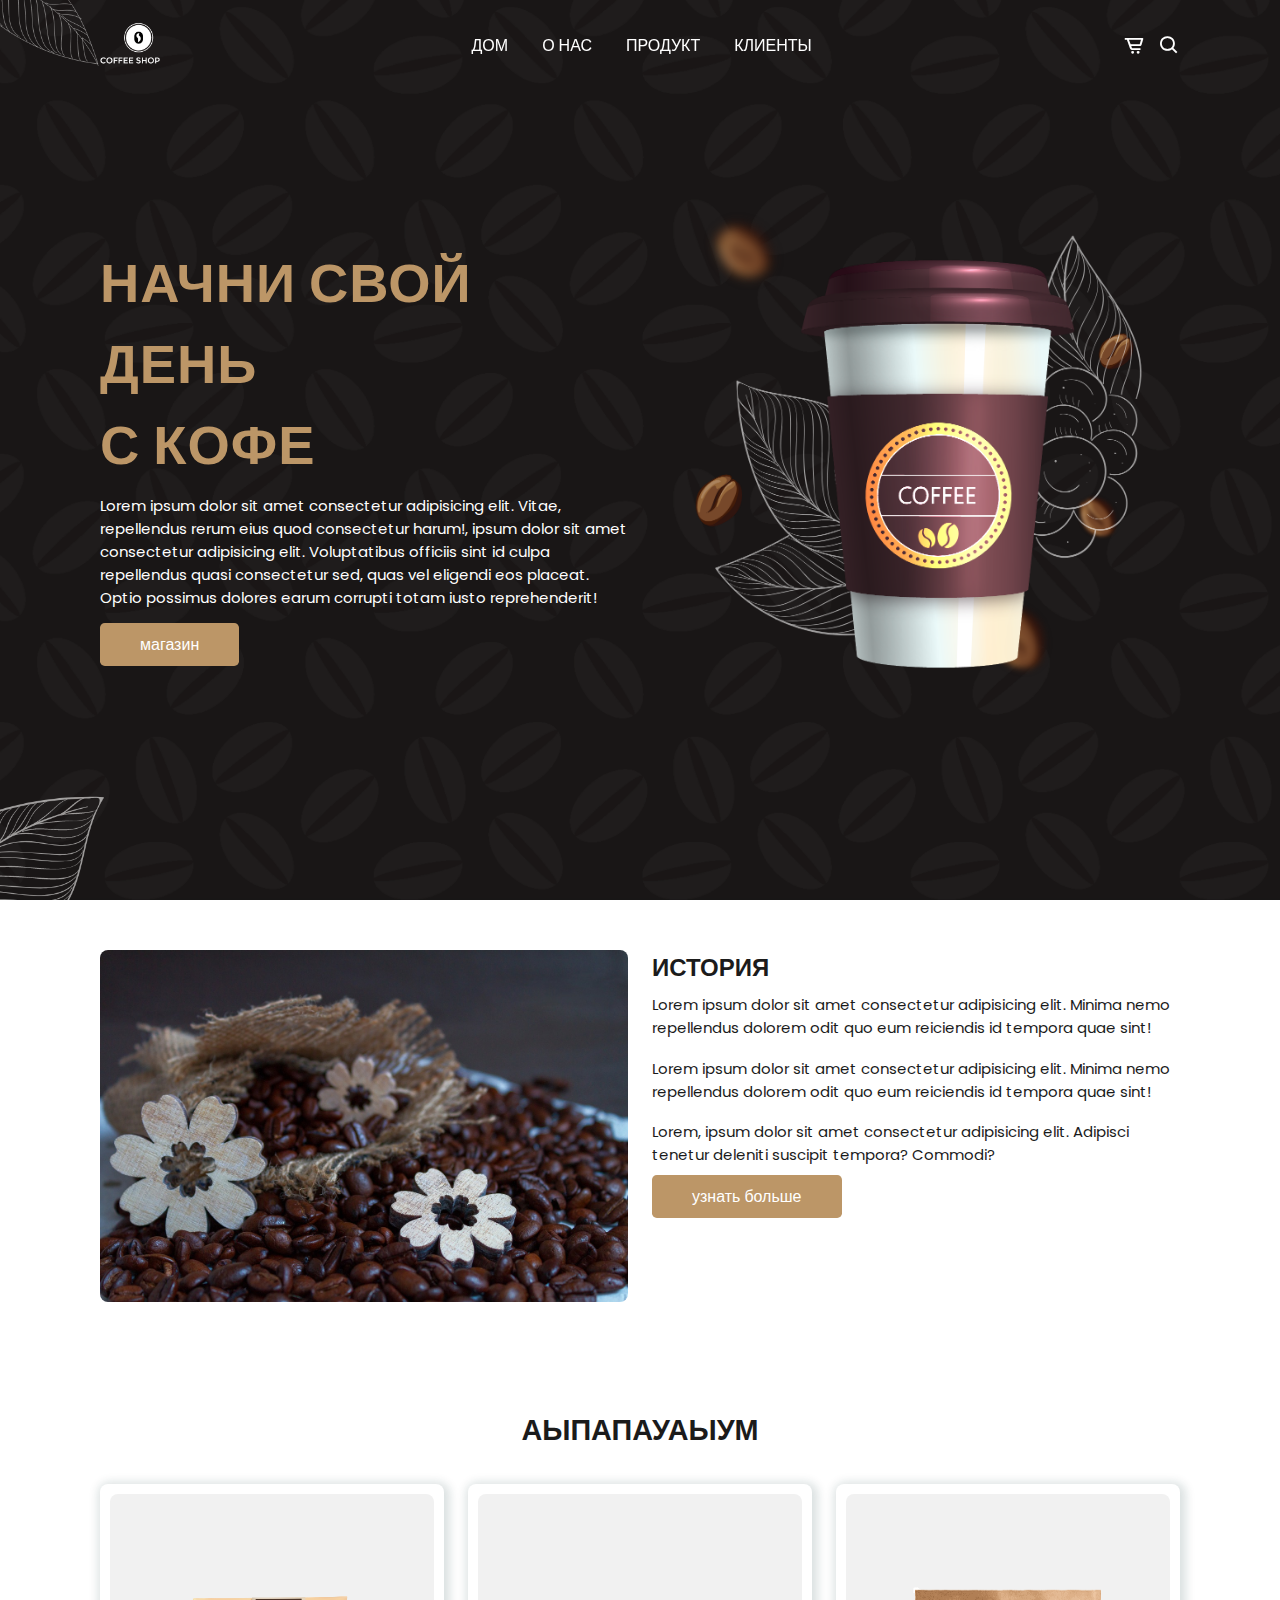
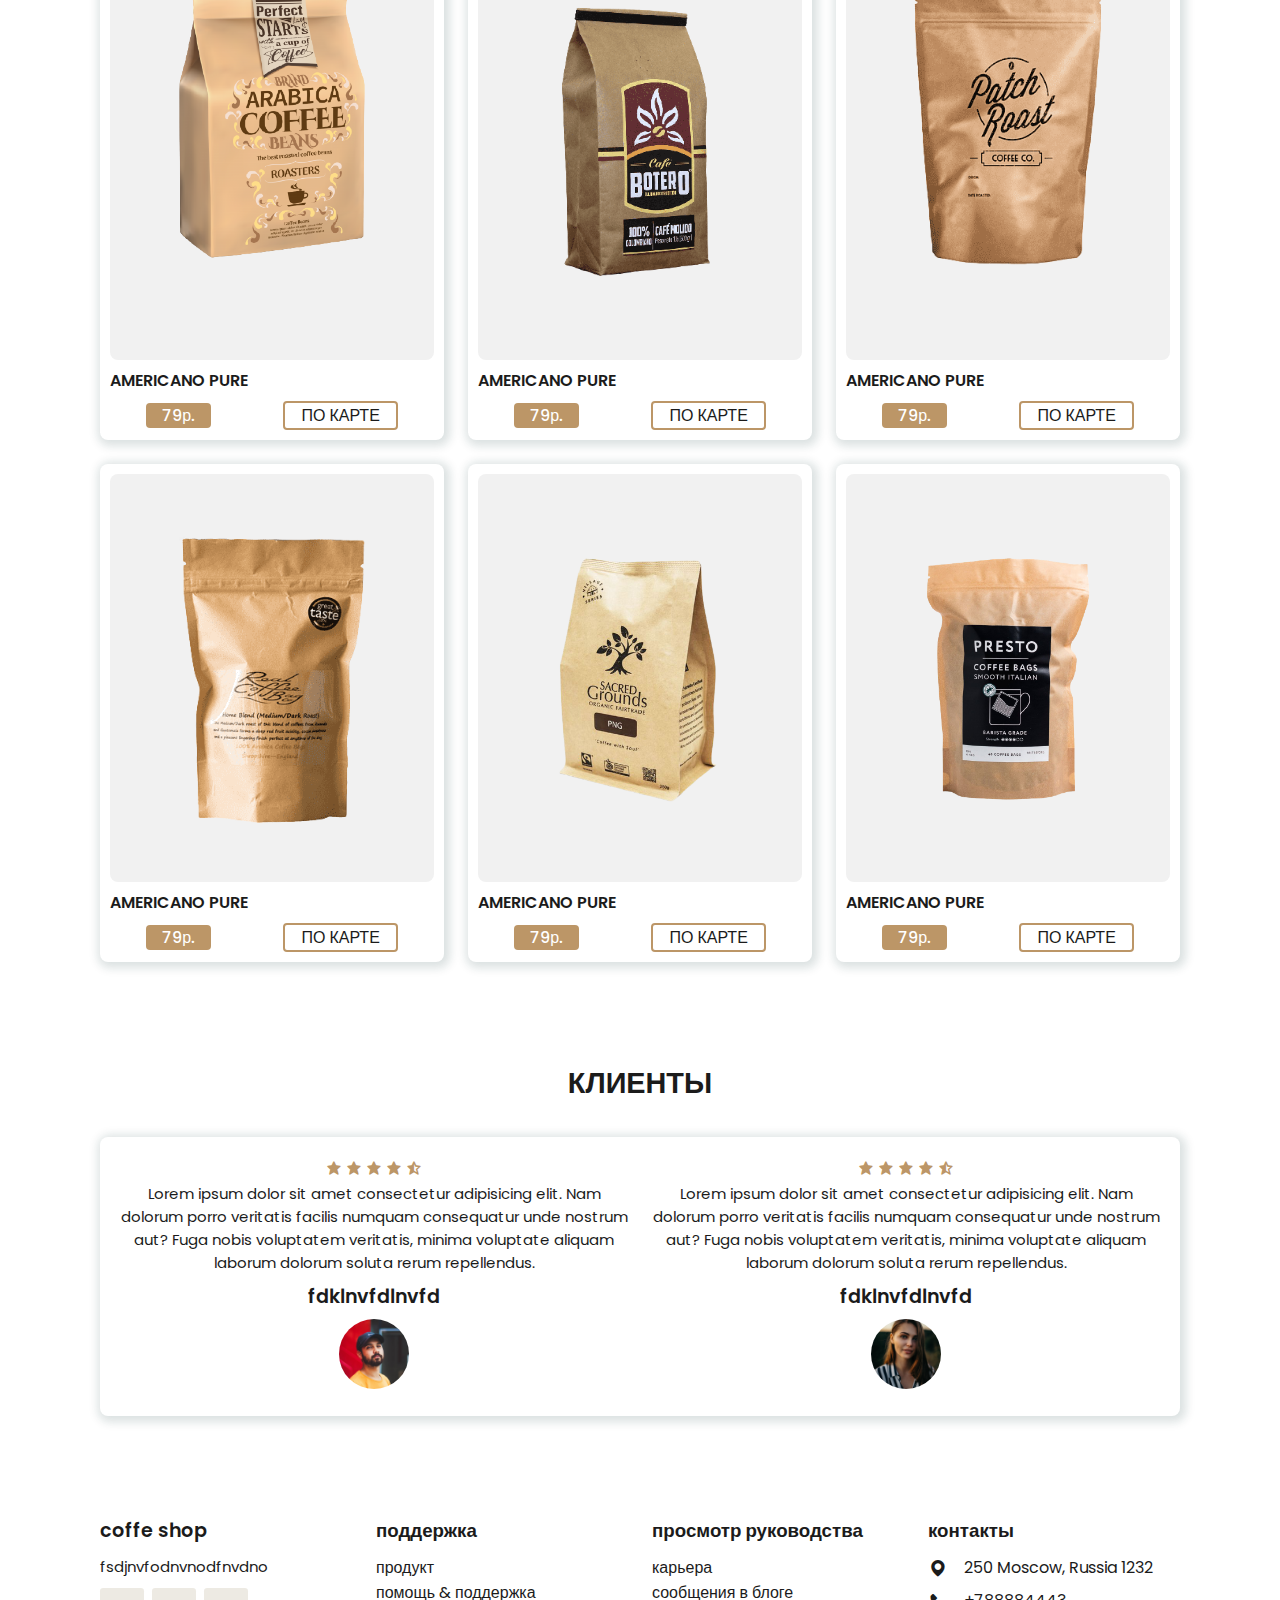
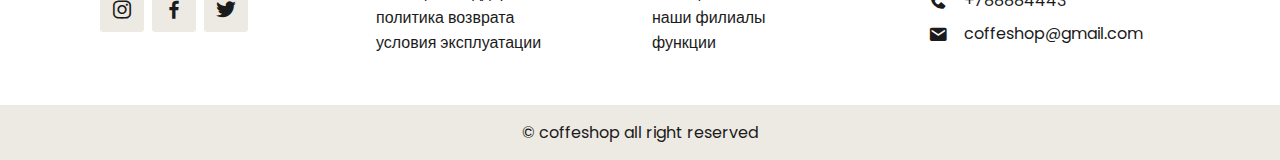
==== index.html @ a42a5b52 "Add files via upload" ====
<!DOCTYPE html>
<html lang="ru">
   <head>
      <meta charset="UTF-8">
      <meta http-equiv="X-UA-Compatible" content="IE=edge">
      <meta name="viewport" content="width=divice-width, initial-scale=scale=1.0">
      <title>coffe website</title>
      <!--Linr TO CSS-->
      <link rel="stylesheet" href="style.css"> 
      <!--Box Icons-->
      <link rel="stylesheet"
      href="https://unpkg.com/boxicons@latest/css/boxicons.min.css">
    </head>
   <body>
        <header>
         <a href="#" class="logo">
            <img src="img/logo.png" alt="">
         </a>
         <i class='bx bx-menu' id="menu-icon"></i>

         <ul class="navbar">
             <li><a href="#home">Дом</a></li>
             <li><a href="#about">о нас </a></li>  
             <li><a href="#products">продукт</a></li>  
             <li><a href="#customers">клиенты</a></li>  
         </ul>

         <div class="header-icon">
            <i class='bx bx-cart-alt' ></i>
            <i class='bx bx-search' id="search-icon" ></i>
         </div>
         <div class="search-box">
            <input type="search" name="" id="" placeholder="поиск">
         </div>
        </header>
        
        <section class="home" id="home">
         <div class="home-text">
            <h1>Начни свой день <br> с кофе </h1>
            <p>Lorem ipsum dolor sit amet consectetur adipisicing elit. Vitae, repellendus rerum eius quod consectetur harum!, ipsum dolor sit amet consectetur adipisicing elit. Voluptatibus officiis sint id culpa repellendus quasi consectetur sed, quas vel eligendi eos placeat. Optio possimus dolores earum corrupti totam iusto reprehenderit!</p>
            <a href="#" class="bth"> магазин  </a>
         </div>
         <div class="home-img">
            <img src="img/main.png" alt="">
         </div>
        </section>

        <section class="about" id="about">
         <div class="about-img">
            <img src="img/about.jpg" alt="">
            </div>
            <div class="about-text">
               <h2>история</h2>
              <p>Lorem ipsum dolor sit amet consectetur adipisicing elit. Minima nemo repellendus dolorem odit quo eum reiciendis id tempora quae sint!</p>
              <p>Lorem ipsum dolor sit amet consectetur adipisicing elit. Minima nemo repellendus dolorem odit quo eum reiciendis id tempora quae sint!</p>
              <p>Lorem, ipsum dolor sit amet consectetur adipisicing elit. Adipisci tenetur deleniti suscipit tempora? Commodi?</p>
              <a href="#" class="bth"> узнать больше </a>
            </div>
            
        </section>
        <section class="products" id="products">
         <div class="heading">
            <h2>аыпапауаыум</h2>
         </div>
         <div class="products-container">
            <div class="box">
               <img src="img/p1.png" alt="">
               <h3>Americano Pure</h3>
               <div class="content">
                  <span>79р.</span>
                  <a href="#">по карте</a>
               </div>
            </div> 
            <div class="box">
               <img src="img/p2.png" alt="">
               <h3>Americano Pure</h3>
               <div class="content">
                  <span>79р.</span>
                  <a href="#">по карте</a>
               </div>
            </div>
            <div class="box">
               <img src="img/p3.png" alt="">
               <h3>Americano Pure</h3>
               <div class="content">
                  <span>79р.</span>
                  <a href="#">по карте</a>
               </div>
            </div>
             <div class="box">
               <img src="img/p4.png" alt="">
               <h3>Americano Pure</h3>
               <div class="content">
                  <span>79р.</span>
                  <a href="#">по карте</a>
               </div>
            </div> 
            <div class="box">
               <img src="img/p5.png" alt="">
               <h3>Americano Pure</h3>
               <div class="content">
                  <span>79р.</span>
                  <a href="#">по карте</a>
               </div>
            </div> 
            <div class="box">
               <img src="img/p6.png" alt="">
               <h3>Americano Pure</h3>
               <div class="content">
                  <span>79р.</span>
                  <a href="#">по карте</a>
               </div>
            </div>
         </div>
        </section>

        <section class="customers" id="customers">
         <div class="heading">
            <h2> клиенты </h2>
         </div>
          
      <div class="customers-container">
         <div class="box">
            <div class="stars">
               <i class='bx bxs-star'></i>
               <i class='bx bxs-star'></i>
               <i class='bx bxs-star'></i>
               <i class='bx bxs-star'></i>
               <i class='bx bxs-star-half'></i>
            </div>
            <p>Lorem ipsum dolor sit amet consectetur adipisicing elit. Nam dolorum porro veritatis facilis numquam consequatur unde nostrum aut? Fuga nobis voluptatem veritatis, minima voluptate aliquam laborum dolorum soluta rerum repellendus.</p>
            <h2>fdklnvfdlnvfd</h2>
            <img src="img/rev2.jpg" alt="">
         </div>
         <div class="box">
            <div class="stars">
               <i class='bx bxs-star'></i>
               <i class='bx bxs-star'></i>
               <i class='bx bxs-star'></i>
               <i class='bx bxs-star'></i>
               <i class='bx bxs-star-half'></i>
            </div>
            <p>Lorem ipsum dolor sit amet consectetur adipisicing elit. Nam dolorum porro veritatis facilis numquam consequatur unde nostrum aut? Fuga nobis voluptatem veritatis, minima voluptate aliquam laborum dolorum soluta rerum repellendus.</p>
            <h2>fdklnvfdlnvfd</h2>
            <img src="img/rev3.jpg" alt="">
      </div>
        </section>
        <section class="footer">
         <div class="footer-box">
            <h2>coffe shop</h2>
            <p>fsdjnvfodnvnodfnvdno</p>
            <div class="social">
               <a href="#"><i class='bx bxl-instagram' ></i></a>
               <a href="#"><i class='bx bxl-facebook' ></i></a>
               <a href="#"><i class='bx bxl-twitter' ></i></a>
            </div>
         </div>
            <div class="footer-box">
               <h3>поддержка</h3>
               <li><a href="#">продукт</a></li>
               <li><a href="#">помощь & поддержка</a></li>
               <li><a href="#">политика возврата</a></li>
               <li><a href="#">условия эксплуатации</a></li>
         </div>
         <div class="footer-box">
            <h3>просмотр руководства</h3>
            <li><a href="#">карьера</a></li>
            <li><a href="#">сообщения в блоге</a></li>
            <li><a href="#">наши филиалы</a></li>
            <li><a href="#">функции</a></li>
         </div>
         <div class="footer-box">
            <h3>контакты</h3>
            <div class="contact">
               <span><i class='bx bxs-map' ></i>250 Moscow, Russia 1232</span>
               <span><i class='bx bxs-phone' ></i>+788884443</span>
               <span><i class='bx bxs-envelope' ></i>coffeshop@gmail.com</span>
            </div>
         </div>
        </section>

        <div class="copyright">
         <p>&#169; coffeshop all right reserved</p>
        </div>
 
      <script src="main.js"></script>
   </body>
</html>
---- style.css ----
/* Google Fonts */
@import url('https://fonts.googleapis.com/css2?family=Poppins:wght@200;300;400;500;600;700&display=swap');
*{
   font-family: 'Poppins', sans-serif;
   margin: 0;
   padding: 0;
   box-sizing: border-box;
   scroll-padding-top: 4rem;
   scroll-behavior: smooth;
   list-style: none;
   text-decoration: none;
}

:root{
   --main-color:#bc9667;
   --second-color:#edeae3;
   --text-color:#1b1b1b;
   --bg-color:#fff;

   --box-shadow:2px 2px 10px 4px rgb(14 55 54 / 15%);
}
section {
   padding: 50px 100px;
}
img{
   width: 100%;
}
body{
color:var(--text-color)
}
header{
   position: fixed;
   width: 100%;
   top: 0%;
   right: 0;
   z-index: 1000;
   display: flex;
   justify-content: space-between;
   align-items: center;
   padding: 18px 100px;
   transition: 0.5s linear;
}
header.shadow{
   background: var(--text-color);
   box-shadow: var(--box-shadow);
}
.logo img{
   width: 60px;
}
.navbar{
   display: flex;
}
.navbar a{
   padding: 8px 17px;
   color: var(--bg-color);
   font-size: 1rem;
   text-transform: uppercase;
   font-weight: 500;
}
.navbar a:hover{
  background: var(--main-color);
  border-radius: 0.2rem;
  transition: 0.2s all linear;
}
.header-icon {
   font-size: 22px;
   cursor: pointer;
   z-index: 10000;
   display: flex;
   column-gap: 0.8rem;
}
.header-icon .bx {
   color: var(--bg-color)
}
.header-icon .bx:hover{
   color: var(--main-color);
}
#menu-icon{
   color:var(--bg-color);
   font-size: 24px;
   z-index: 100001;
   cursor: pointer;
   display: none;
}
.search-box{
   position: absolute;
   top: -100%;
   left: 50%;
   transform: translate(-50%);
   background: var(--bg-color);
   width: 100%;
}
.search-box.active{
   top: 110%;
   box-shadow: var(--box-shadow);
   transition: 0.5s all linear;
}
.search-box input{
   padding: 20px;
   border: none;
   outline: none;
   width: 100%;
   font-size: 1rem;
   color: var(--main-color);
}
.search-box input::placeholder{
   font-size: 1rem;
   font-weight: 500;
}
.home {
   width: 100%;
   min-height: 100vh;
   background: url(img/bg.png);
   background-repeat: no-repeat;
   background-size: cover;
   background-position: center;
   display: grid;
   grid-template-columns: repeat(auto-fit, minmax(17rem, auto));
   align-items: center;
   gap: 1.5rem;
}
.home-text h1{
   font-size: 3.4rem;
   color: var(--main-color);
   text-transform: uppercase;
   letter-spacing: 1px;
}
.home-text p{
  font-size: 0.938rem;
  color: var(--bg-color);
  margin: 0.5rem 0 1.4rem;
}
.bth {
   padding: 10px 40px;
   border-radius: 0.3rem;
   background: var(--main-color);
   color: var(--bg-color);
   font-weight: 500;
}
.bth:hover {
   background: #bc96;
}
.about{
   display: grid;
   grid-template-columns: repeat(auto-fit, minmax(17rem, auto));
   gap: 1.5rem;
}
.about-img img{
   border-radius: 0.5rem;
}
.about-text h2{
   font-size: 1.8;
   text-transform: uppercase;
}
.about-text p{
   font-size: 0.938rem;
   margin: 0.5rem 0 1.1rem ;
}
.heading {
   text-align: center;
}
.heading h2{
   font-size: 1.8rem;
   text-transform: uppercase; 
}
.products-container{
   display: grid;
   grid-template-columns: repeat(auto-fit, minmax(280px, auto));
   gap: 1.5rem;
   margin-top: 2rem;
}
.products-container .box{
   position: relative;
   padding: 10px;
   display: flex;
   flex-direction: column;
   justify-content: center;
   border-radius: 0.5rem;
   box-shadow: var(--box-shadow);
}
.products-container img{
   width: 100%;
   height: 250%;
   object-fit: contain;
   object-position: center;
   padding: 20px;
   background: #f1f1f1;
   border-radius: 0.5rem;
}
.products-container .box h3 {
   font-size: 1rem;
   font-weight: 600;
   text-transform: uppercase;
   margin: 0.5rem 0 0.5rem;
}
.products-container .box .content{
   display: flex;
   align-items: center;
   justify-content: space-around;
}
.products-container .box .content span{
   padding: 0 1rem;
   color: var(--bg-color);
   background: var(--main-color);
   border-radius: 4px;
   font-weight: 500;
}
.products-container .box .content a{
   padding: 0 1rem;
   color: var(--text-color);
   border: 2px solid var(--main-color);
   border-radius: 4px;
   text-transform: uppercase;
}
.products-container .box .content a:hover{
   background: var(--main-color);
   color: var(--bg-color);
   transition: 0.2s all linear;
}
.customers-container{
   display: grid;
   grid-template-columns: repeat(auto-fit, minmax(280px, auto));
   gap: 1.5rem;
   margin-top: 2rem;
}
.customers-container{
   padding: 20px;
   box-shadow: var(--box-shadow);
   border-radius: 0.5rem;
   text-align: center;
}
.stars .bx{
   color: var(--main-color);
}
.customers-container .box p{
   font-size: 0.938rem;
}
.customers-container .box h2{
   font-size: 1.2rem;
   font-weight: 600;
   margin: 0.5rem 0 0.5rem;
}
.customers-container .box img{
   width: 70px;
   height: 70px;
   border-radius: 50%;
   object-fit: cover;
}
.customers-container .box:hover{
   background: var(--second-color);
   transition: 0.2s all linear;
}
.footer{
   display: grid;
   grid-template-columns: repeat(auto-fit, minmax(230px, auto));
   gap: 1.5rem;
}
.footer-box h2{
   font-size: 1.2rem;
   font-weight: 600;
   margin-bottom: 10px;
}
.footer-box p{
   font-size: 0.938rem;
   margin-bottom: 10px;
}
.social {
   display: flex;
   align-items: center;
   column-gap: 0.5rem;
}
.social a .bx {
   font-size: 24px;
   color: var(--text-color);
   padding: 10px;
   background: var(--second-color);
   border-radius: 0.2rem;
}
.social a .bx:hover {
   background: var(--main-color);
   color: var(--bg-color);
}
.footer-box h3{
   font-weight: 600;
   margin-bottom: 10px;
}
.footer-box li a{
   color: var(--text-color);
}
.footer-box li a:hover{
   color: var(--main-color);
}
.contact{
   display: flex;
   flex-direction: column;
   row-gap: 0.5rem;
}
.contact span{
   display: flex;
   align-items: center;
}
.contact i{
   font-size: 20px;
   margin-right: 1rem;
}
.copyright{
   padding: 15px;
   text-align: center;
   background: var(--second-color);
}
@media (max-width:1058px){
   header{
      padding: 16px 60px;
   }
   section {
      padding: 50px 60px;
   }
   .home-text h1{
      font-size: 2.4rem;
   } 
}
@media (max-width:991px){
   header{
      padding: 16px 4%;
   }
   section {
      padding: 50px 4%;
   }
   .home-text h1{
      font-size: 2rem;
   } 
}
@media (max-width:768px){
   header{
      padding: 12px 4%;
   }
   #menu-icon{
      display: initial;
   }
   .navbar{
      position: absolute;
      top: -570px;
      left: 0%;
      right: 0%;
      display: flex;
      flex-direction: column;
      background: var(--second-color);
      row-gap: 1.4rem;
      padding: 20px;
      transition: 0.5s;
      text-align: center;
   }
   .navbar a{
      color: var(--text-color);
   }
   .navbar a.hover{
      color: var(--bg-color);
   }
   .navbar.active{
      top: 100%;
   }
   .about{
      align-items: center;
   }
}
@media (max-width:360px){
   header{
      padding: 11px 4%;
   }
   .logo img{
      width: 45%;
   }
   .home-text{
      padding-top: 15%; 
   }
   .home-text h1 {
      font-size: 1.4rem;
   }
   .home-text p{
      font-size: 0.8rem;
      font-weight: 300;
   }
   .about-img{
      order: 2;
   }
   .about-text {
      text-align: center;
   }
   .about-text h2{
      font-size: 1.2rem;
   }
   .heading h2{
      font-size: 1.2rem;
   }
}

/*the end.
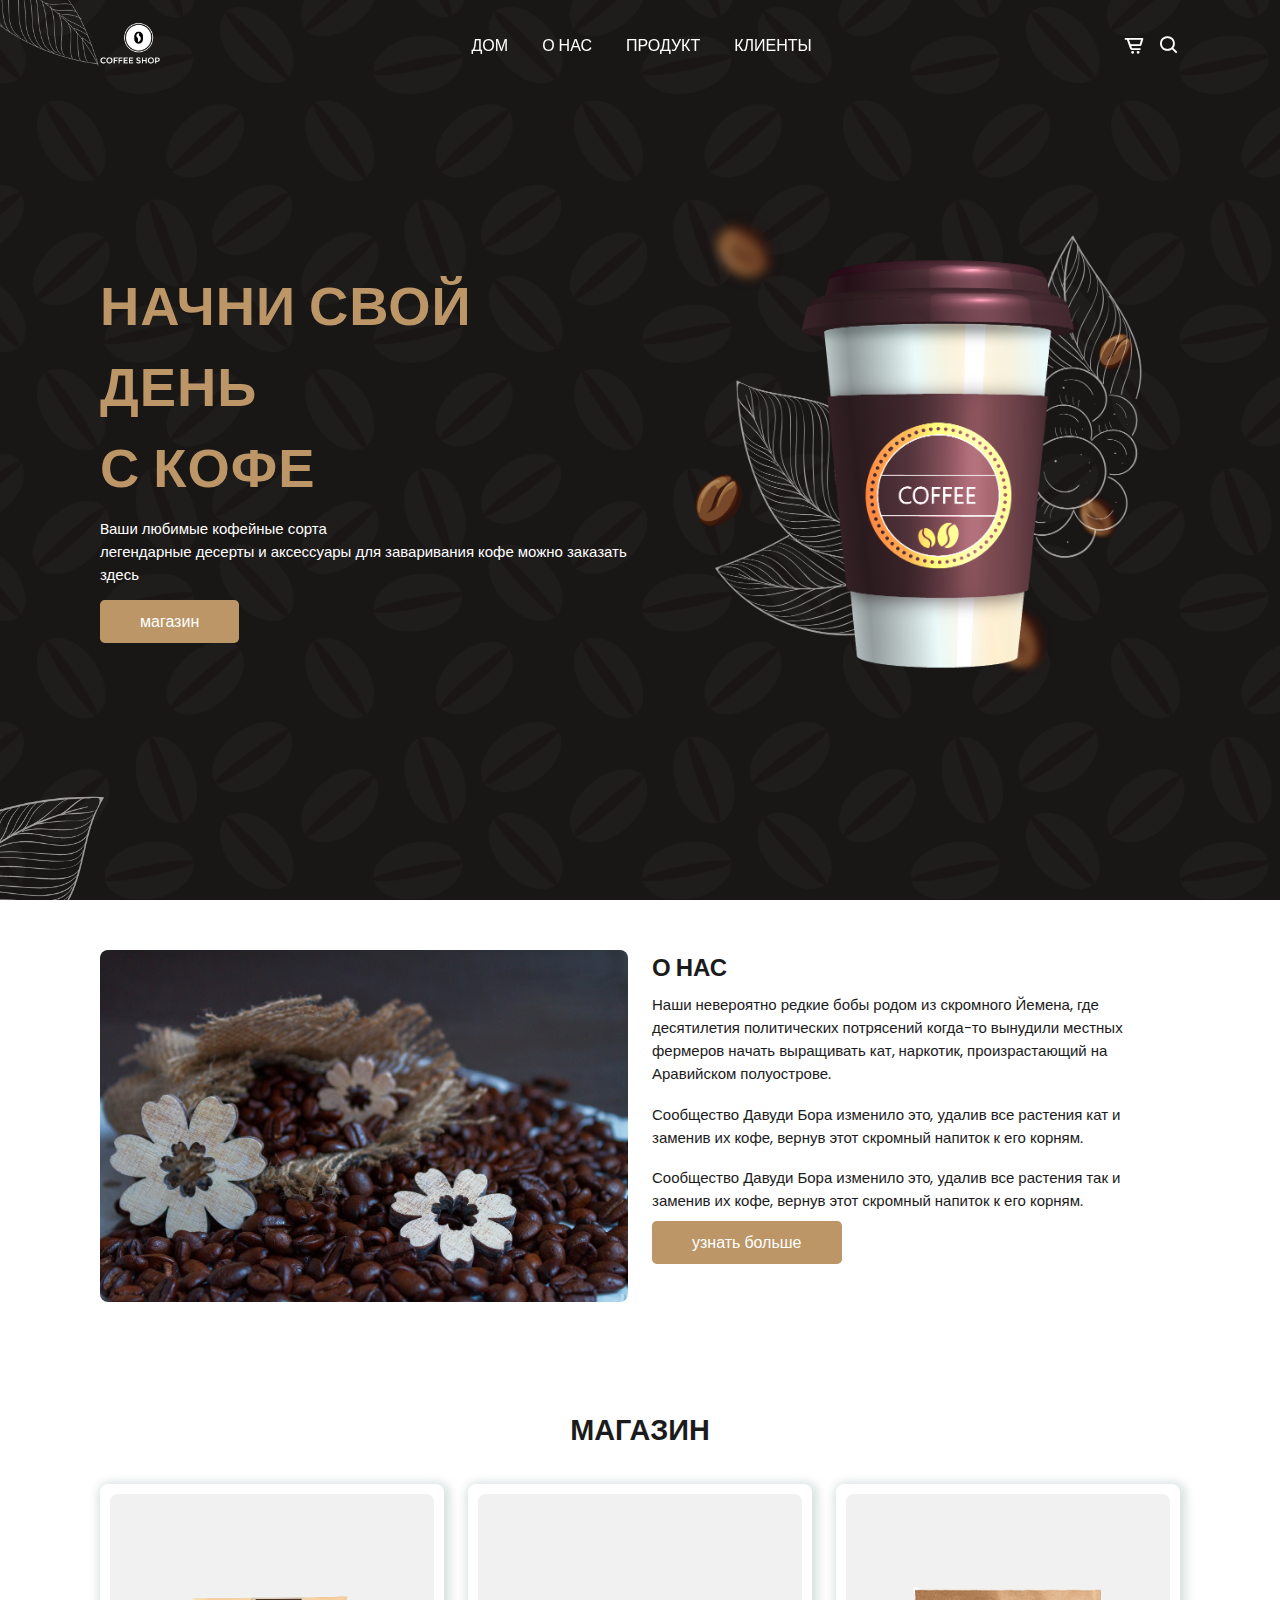
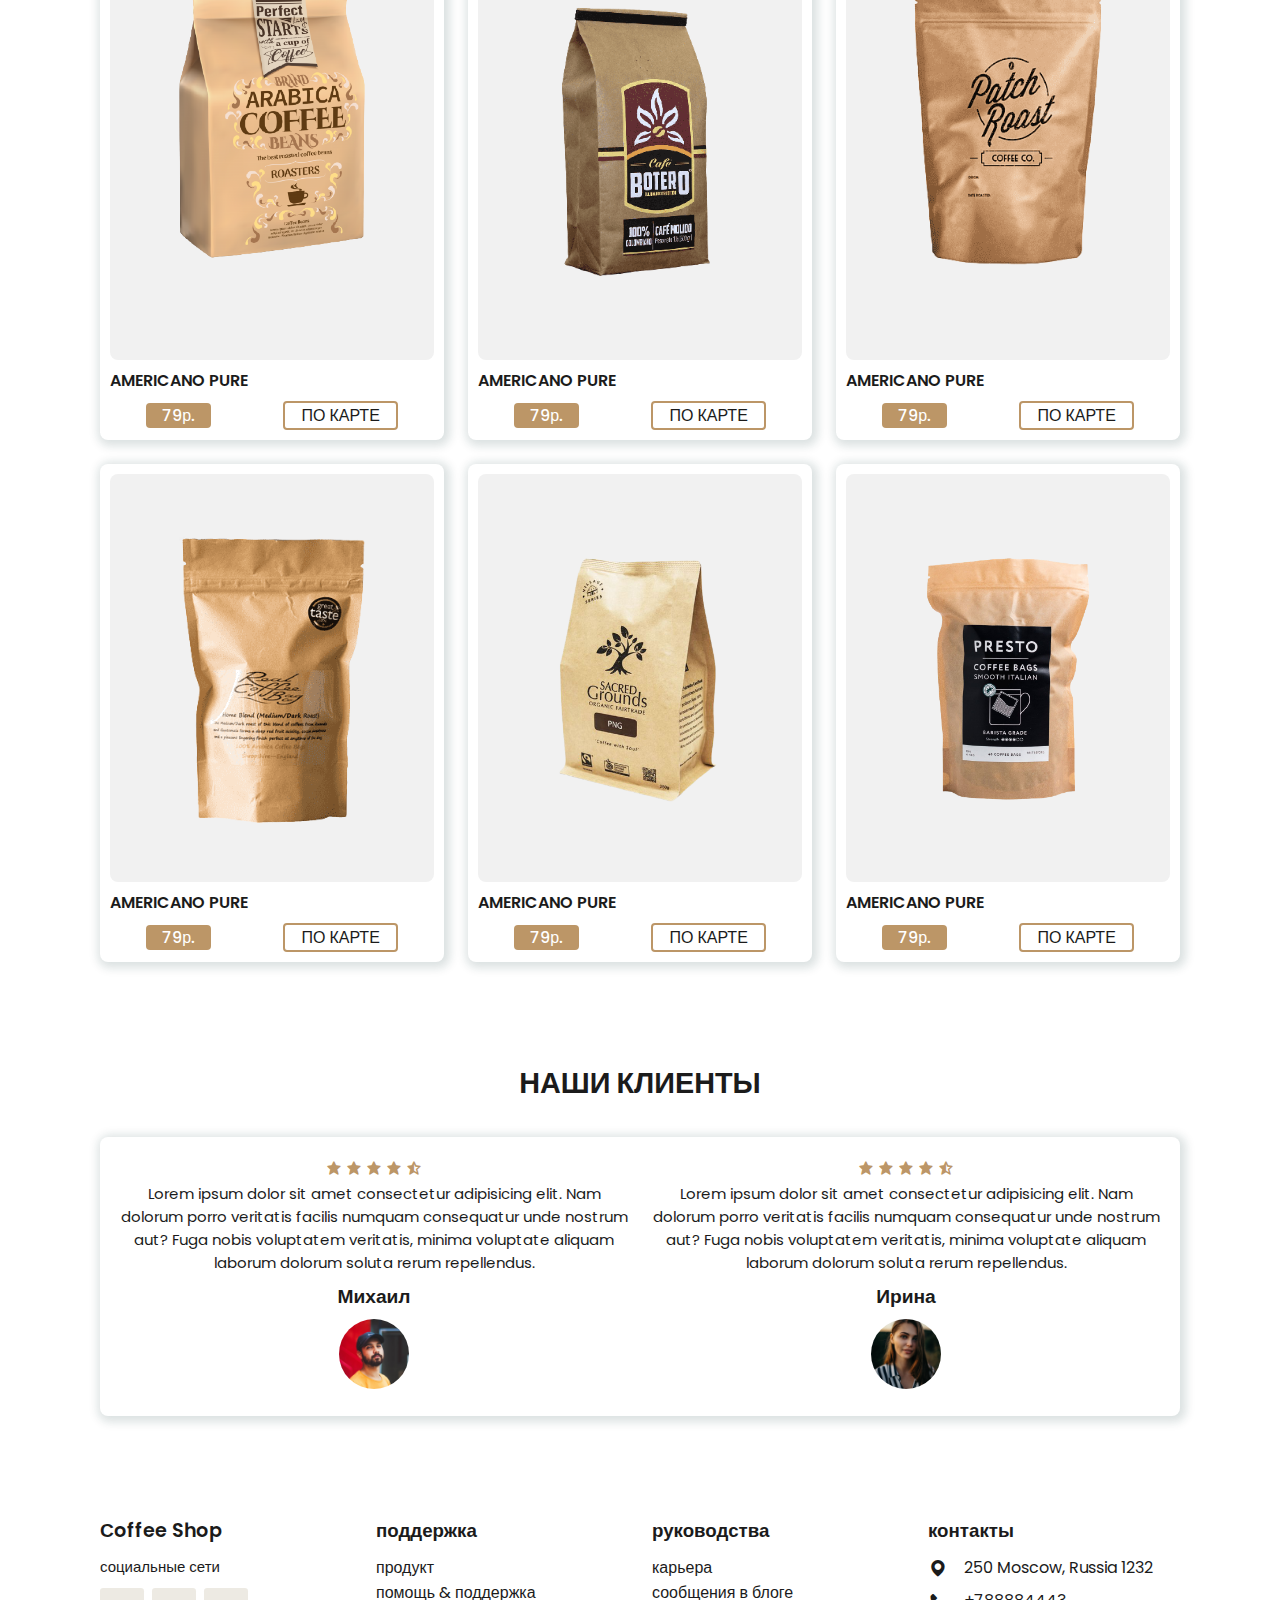
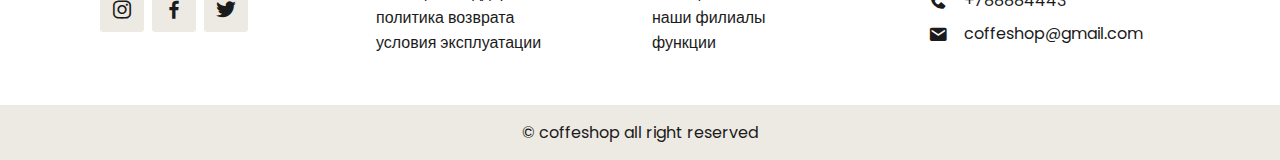
==== commit f90515af: "Update index.html" ====
--- a/index.html
+++ b/index.html
@@ -37,8 +37,11 @@
         <section class="home" id="home">
          <div class="home-text">
             <h1>Начни свой день <br> с кофе </h1>
-            <p>Lorem ipsum dolor sit amet consectetur adipisicing elit. Vitae, repellendus rerum eius quod consectetur harum!, ipsum dolor sit amet consectetur adipisicing elit. Voluptatibus officiis sint id culpa repellendus quasi consectetur sed, quas vel eligendi eos placeat. Optio possimus dolores earum corrupti totam iusto reprehenderit!</p>
-            <a href="#" class="bth"> магазин  </a>
+            <p>Bаши любимые
+               кофейные сорта <br> легендарные десерты
+               и аксессуары для заваривания кофе
+               можно заказать здесь</p>
+            <a href="#" class="bth"> магазин </a>
          </div>
          <div class="home-img">
             <img src="img/main.png" alt="">
@@ -50,17 +53,24 @@
             <img src="img/about.jpg" alt="">
             </div>
             <div class="about-text">
-               <h2>история</h2>
-              <p>Lorem ipsum dolor sit amet consectetur adipisicing elit. Minima nemo repellendus dolorem odit quo eum reiciendis id tempora quae sint!</p>
-              <p>Lorem ipsum dolor sit amet consectetur adipisicing elit. Minima nemo repellendus dolorem odit quo eum reiciendis id tempora quae sint!</p>
-              <p>Lorem, ipsum dolor sit amet consectetur adipisicing elit. Adipisci tenetur deleniti suscipit tempora? Commodi?</p>
+               <h2>о нас</h2>
+              <p>
+               Наши невероятно редкие бобы родом из скромного Йемена, где десятилетия
+               политических потрясений когда-то вынудили местных фермеров начать выращивать
+               кат, наркотик, произрастающий на Аравийском полуострове.</p>
+              <p>Сообщество Давуди Бора изменило это, удалив все растения
+               кат и заменив их кофе, вернув этот скромный напиток к его
+               корням.</p>
+              <p>Сообщество Давуди Бора изменило это, удалив все растения
+               так и заменив их кофе, вернув этот скромный напиток к его
+               корням.</p>
               <a href="#" class="bth"> узнать больше </a>
-            </div>
+            </div> 
             
         </section>
         <section class="products" id="products">
          <div class="heading">
-            <h2>аыпапауаыум</h2>
+            <h2>магазин</h2>
          </div>
          <div class="products-container">
             <div class="box">
@@ -116,7 +126,7 @@
 
         <section class="customers" id="customers">
          <div class="heading">
-            <h2> клиенты </h2>
+            <h2> наши клиенты </h2>
          </div>
           
       <div class="customers-container">
@@ -129,7 +139,7 @@
                <i class='bx bxs-star-half'></i>
             </div>
             <p>Lorem ipsum dolor sit amet consectetur adipisicing elit. Nam dolorum porro veritatis facilis numquam consequatur unde nostrum aut? Fuga nobis voluptatem veritatis, minima voluptate aliquam laborum dolorum soluta rerum repellendus.</p>
-            <h2>fdklnvfdlnvfd</h2>
+            <h2>Михаил</h2>
             <img src="img/rev2.jpg" alt="">
          </div>
          <div class="box">
@@ -141,14 +151,14 @@
                <i class='bx bxs-star-half'></i>
             </div>
             <p>Lorem ipsum dolor sit amet consectetur adipisicing elit. Nam dolorum porro veritatis facilis numquam consequatur unde nostrum aut? Fuga nobis voluptatem veritatis, minima voluptate aliquam laborum dolorum soluta rerum repellendus.</p>
-            <h2>fdklnvfdlnvfd</h2>
+            <h2>Ирина </h2>
             <img src="img/rev3.jpg" alt="">
       </div>
         </section>
         <section class="footer">
          <div class="footer-box">
-            <h2>coffe shop</h2>
-            <p>fsdjnvfodnvnodfnvdno</p>
+            <h2> Сoffee Shop </h2>
+            <p> социальные сети </p>
             <div class="social">
                <a href="#"><i class='bx bxl-instagram' ></i></a>
                <a href="#"><i class='bx bxl-facebook' ></i></a>
@@ -163,7 +173,7 @@
                <li><a href="#">условия эксплуатации</a></li>
          </div>
          <div class="footer-box">
-            <h3>просмотр руководства</h3>
+            <h3>руководства</h3>
             <li><a href="#">карьера</a></li>
             <li><a href="#">сообщения в блоге</a></li>
             <li><a href="#">наши филиалы</a></li>
@@ -185,4 +195,4 @@
  
       <script src="main.js"></script>
    </body>
-</html>+</html>
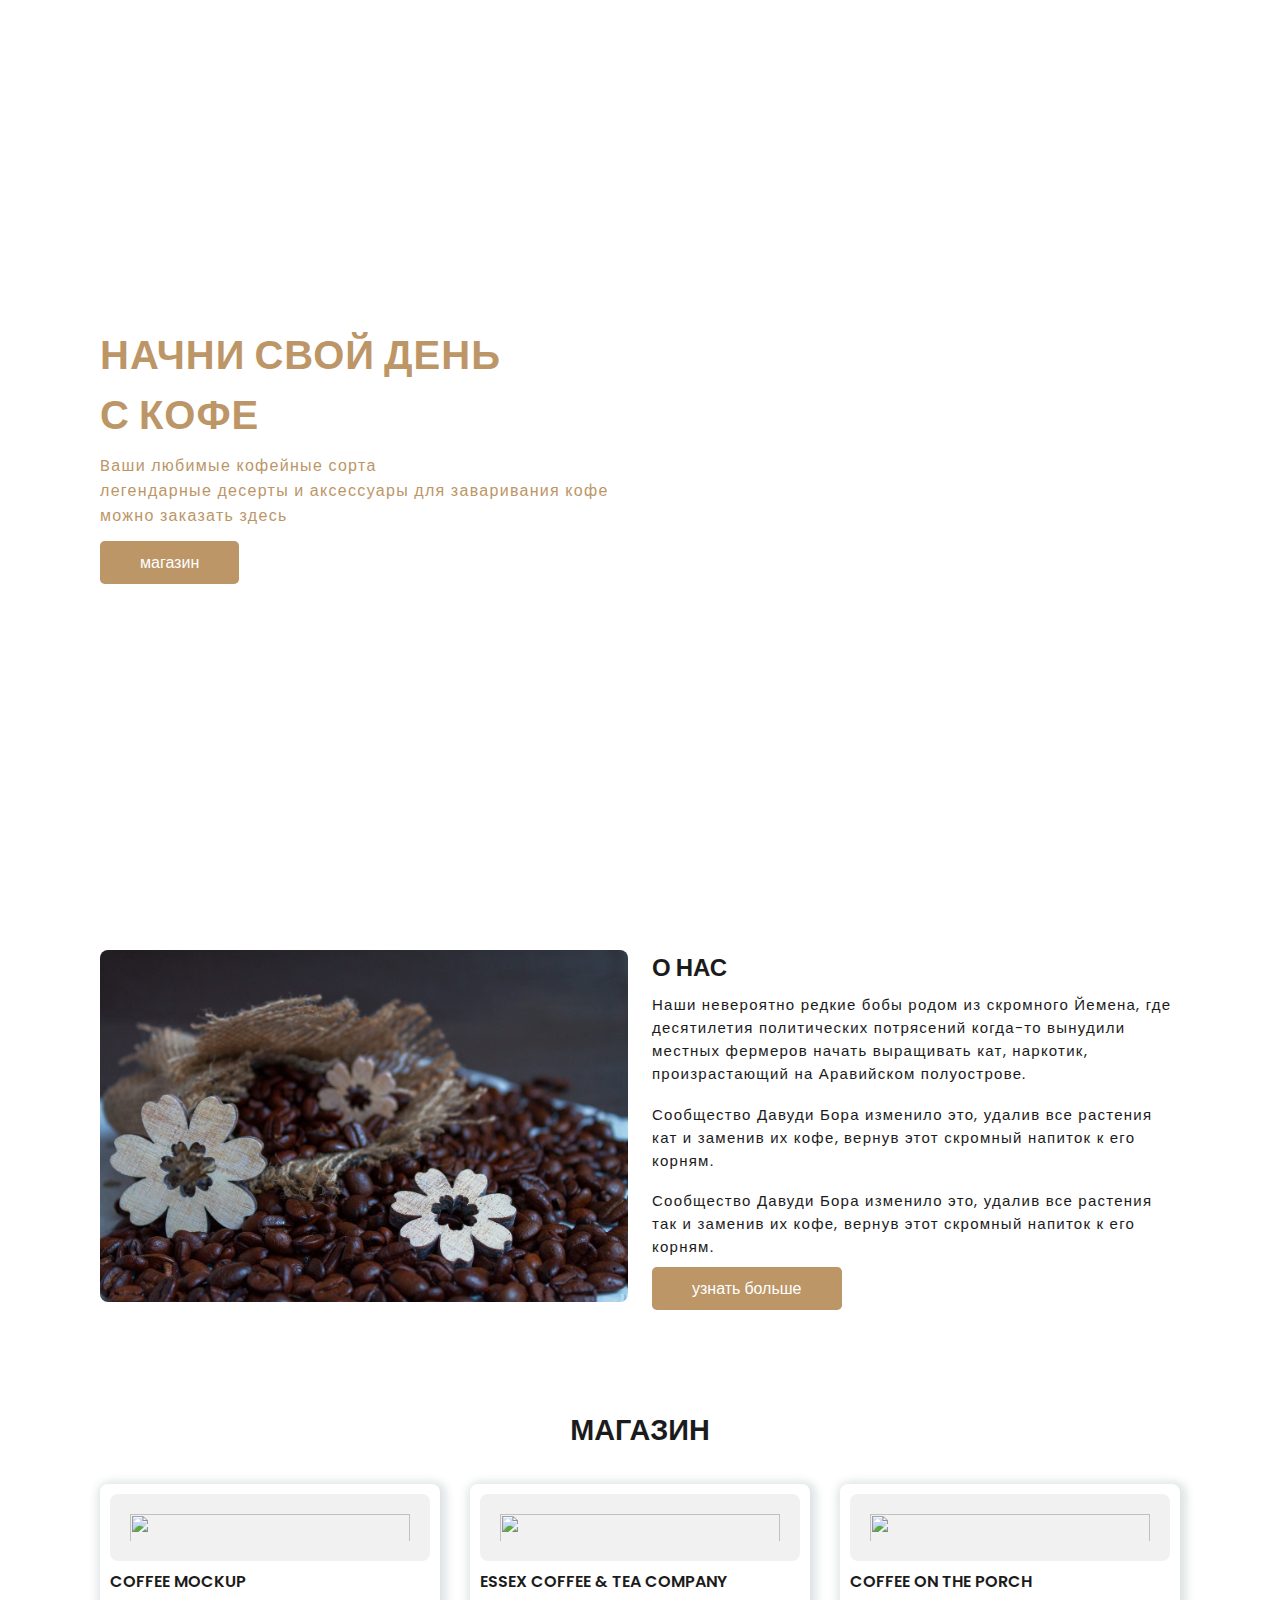
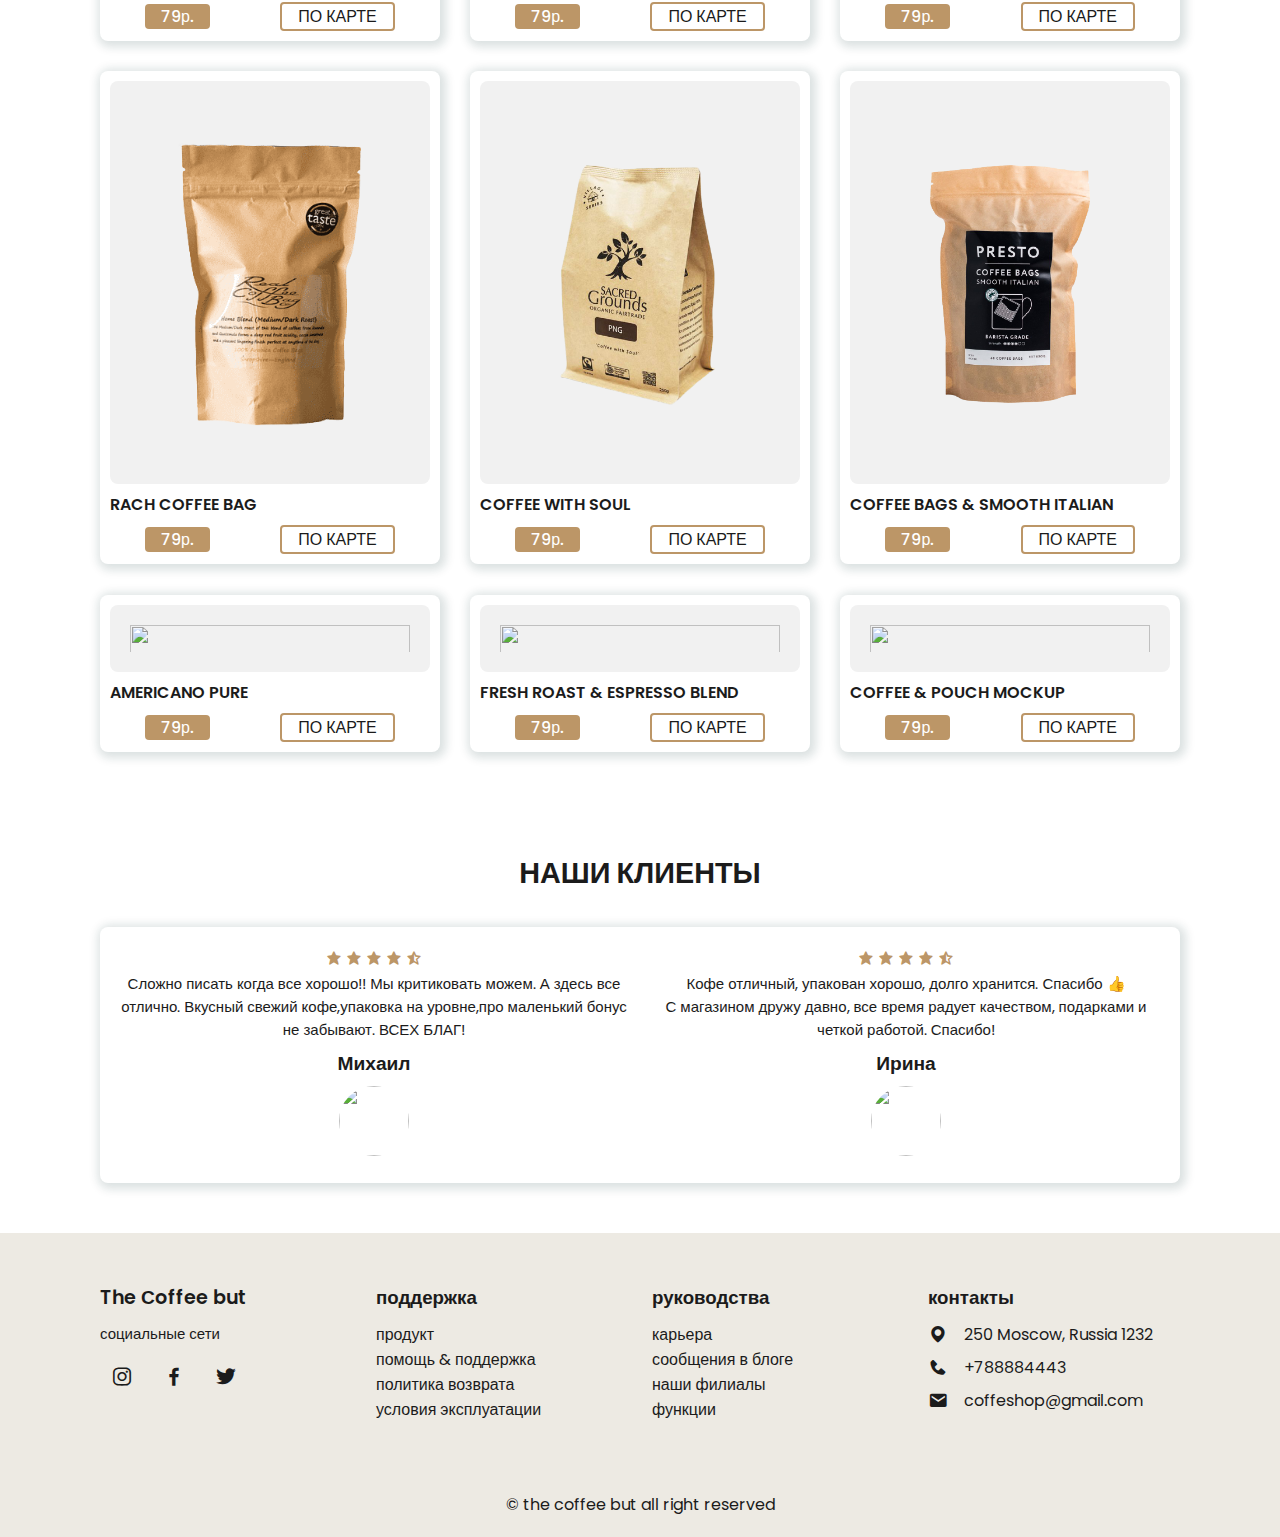
==== commit ff0b84c8: "Update index.html" ====
--- a/index.html
+++ b/index.html
@@ -4,7 +4,7 @@
       <meta charset="UTF-8">
       <meta http-equiv="X-UA-Compatible" content="IE=edge">
       <meta name="viewport" content="width=divice-width, initial-scale=scale=1.0">
-      <title>coffe website</title>
+      <title> the coffee but</title>
       <!--Linr TO CSS-->
       <link rel="stylesheet" href="style.css"> 
       <!--Box Icons-->
@@ -14,7 +14,7 @@
    <body>
         <header>
          <a href="#" class="logo">
-            <img src="img/logo.png" alt="">
+            <img src="img/logo (1).png" alt="">
          </a>
          <i class='bx bx-menu' id="menu-icon"></i>
 
@@ -39,12 +39,9 @@
             <h1>Начни свой день <br> с кофе </h1>
             <p>Bаши любимые
                кофейные сорта <br> легендарные десерты
-               и аксессуары для заваривания кофе
+               и аксессуары для заваривания кофе <br>
                можно заказать здесь</p>
             <a href="#" class="bth"> магазин </a>
-         </div>
-         <div class="home-img">
-            <img src="img/main.png" alt="">
          </div>
         </section>
 
@@ -74,24 +71,24 @@
          </div>
          <div class="products-container">
             <div class="box">
-               <img src="img/p1.png" alt="">
-               <h3>Americano Pure</h3>
-               <div class="content">
-                  <span>79р.</span>
-                  <a href="#">по карте</a>
-               </div>
-            </div> 
-            <div class="box">
-               <img src="img/p2.png" alt="">
-               <h3>Americano Pure</h3>
-               <div class="content">
-                  <span>79р.</span>
-                  <a href="#">по карте</a>
-               </div>
-            </div>
-            <div class="box">
-               <img src="img/p3.png" alt="">
-               <h3>Americano Pure</h3>
+               <img src="img/TIWyatKxTOM.png" alt="">
+               <h3>coffee mockup</h3>
+               <div class="content">
+                  <span>79р.</span>
+                  <a href="#">по карте</a>
+               </div>
+            </div> 
+            <div class="box">
+               <img src="img/Coffee+Bag.png" alt="">
+               <h3>Essex coffee & tea company</h3>
+               <div class="content">
+                  <span>79р.</span>
+                  <a href="#">по карте</a>
+               </div>
+            </div>
+            <div class="box">
+               <img src="img/Blonde+Roast+12oz+blank+bag.png" alt="">
+               <h3>Coffee on the porch </h3>
                <div class="content">
                   <span>79р.</span>
                   <a href="#">по карте</a>
@@ -99,23 +96,47 @@
             </div>
              <div class="box">
                <img src="img/p4.png" alt="">
+               <h3>Rach coffee bag</h3>
+               <div class="content">
+                  <span>79р.</span>
+                  <a href="#">по карте</a>
+               </div>
+            </div> 
+            <div class="box">
+               <img src="img/p5.png" alt="">
+               <h3>Coffee with soul</h3>
+               <div class="content">
+                  <span>79р.</span>
+                  <a href="#">по карте</a>
+               </div>
+            </div> 
+            <div class="box">
+               <img src="img/p6.png" alt="">
+               <h3>Coffee bags & smooth italian</h3>
+               <div class="content">
+                  <span>79р.</span>
+                  <a href="#">по карте</a>
+               </div>
+            </div>
+            <div class="box">
+               <img src="img/pachka2.png" alt="">
                <h3>Americano Pure</h3>
                <div class="content">
                   <span>79р.</span>
                   <a href="#">по карте</a>
                </div>
-            </div> 
-            <div class="box">
-               <img src="img/p5.png" alt="">
-               <h3>Americano Pure</h3>
-               <div class="content">
-                  <span>79р.</span>
-                  <a href="#">по карте</a>
-               </div>
-            </div> 
-            <div class="box">
-               <img src="img/p6.png" alt="">
-               <h3>Americano Pure</h3>
+            </div>
+            <div class="box">
+               <img src="img/pachka3.png" alt="">
+               <h3>Fresh roast & Espresso blend</h3>
+               <div class="content">
+                  <span>79р.</span>
+                  <a href="#">по карте</a>
+               </div>
+            </div>
+            <div class="box">
+               <img src="img/pachka1.png" alt="">
+               <h3>Coffee & pouch mockup</h3>
                <div class="content">
                   <span>79р.</span>
                   <a href="#">по карте</a>
@@ -138,9 +159,9 @@
                <i class='bx bxs-star'></i>
                <i class='bx bxs-star-half'></i>
             </div>
-            <p>Lorem ipsum dolor sit amet consectetur adipisicing elit. Nam dolorum porro veritatis facilis numquam consequatur unde nostrum aut? Fuga nobis voluptatem veritatis, minima voluptate aliquam laborum dolorum soluta rerum repellendus.</p>
+            <p>Сложно писать когда все хорошо!! Мы критиковать можем. А здесь все отлично. Вкусный свежий кофе,упаковка на уровне,про маленький бонус не забывают. ВСЕХ БЛАГ!</p>
             <h2>Михаил</h2>
-            <img src="img/rev2.jpg" alt="">
+            <img src="img/Andrey-Tarasov_.png" alt="">
          </div>
          <div class="box">
             <div class="stars">
@@ -150,14 +171,14 @@
                <i class='bx bxs-star'></i>
                <i class='bx bxs-star-half'></i>
             </div>
-            <p>Lorem ipsum dolor sit amet consectetur adipisicing elit. Nam dolorum porro veritatis facilis numquam consequatur unde nostrum aut? Fuga nobis voluptatem veritatis, minima voluptate aliquam laborum dolorum soluta rerum repellendus.</p>
+            <p>Кофе отличный, упакован хорошо, долго хранится. Спасибо 👍<br>С магазином дружу давно, все время радует качеством, подарками и четкой работой. Спасибо! </p>
             <h2>Ирина </h2>
-            <img src="img/rev3.jpg" alt="">
+            <img src="img/5_Санн.png" alt="">
       </div>
         </section>
         <section class="footer">
          <div class="footer-box">
-            <h2> Сoffee Shop </h2>
+            <h2>The Сoffee but </h2>
             <p> социальные сети </p>
             <div class="social">
                <a href="#"><i class='bx bxl-instagram' ></i></a>
@@ -190,7 +211,7 @@
         </section>
 
         <div class="copyright">
-         <p>&#169; coffeshop all right reserved</p>
+         <p>&#169; the coffee but all right reserved</p>
         </div>
  
       <script src="main.js"></script>
--- a/style.css
+++ b/style.css
@@ -45,7 +45,7 @@
    box-shadow: var(--box-shadow);
 }
 .logo img{
-   width: 60px;
+   width: 90px;
 }
 .navbar{
    display: flex;
@@ -110,7 +110,7 @@
 .home {
    width: 100%;
    min-height: 100vh;
-   background: url(img/bg.png);
+   background: url(img/footoo23.png);
    background-repeat: no-repeat;
    background-size: cover;
    background-position: center;
@@ -120,15 +120,16 @@
    gap: 1.5rem;
 }
 .home-text h1{
-   font-size: 3.4rem;
+   font-size: 2.5rem;
    color: var(--main-color);
    text-transform: uppercase;
    letter-spacing: 1px;
 }
 .home-text p{
-  font-size: 0.938rem;
-  color: var(--bg-color);
+  font-size: 1.0rem;
+  color: var(--main-color);
   margin: 0.5rem 0 1.4rem;
+  letter-spacing: 1.30px;
 }
 .bth {
    padding: 10px 40px;
@@ -155,6 +156,7 @@
 .about-text p{
    font-size: 0.938rem;
    margin: 0.5rem 0 1.1rem ;
+   letter-spacing: 1.25px;
 }
 .heading {
    text-align: center;
@@ -165,8 +167,8 @@
 }
 .products-container{
    display: grid;
-   grid-template-columns: repeat(auto-fit, minmax(280px, auto));
-   gap: 1.5rem;
+   grid-template-columns: repeat(auto-fit, minmax(300px, auto));
+   gap: 1.9rem;
    margin-top: 2rem;
 }
 .products-container .box{
@@ -217,6 +219,11 @@
    color: var(--bg-color);
    transition: 0.2s all linear;
 }
+.products-container .box:hover img{
+   -webkit-transform: scale(0.9);
+   -ms-transform:(1.1) ;
+   transition: 0.2s all linear;
+}
 .customers-container{
    display: grid;
    grid-template-columns: repeat(auto-fit, minmax(280px, auto));
@@ -280,6 +287,9 @@
    background: var(--main-color);
    color: var(--bg-color);
 }
+.footer{
+   background-color:var(--second-color);
+}
 .footer-box h3{
    font-weight: 600;
    margin-bottom: 10px;
@@ -304,7 +314,7 @@
    margin-right: 1rem;
 }
 .copyright{
-   padding: 15px;
+   padding: 20px;
    text-align: center;
    background: var(--second-color);
 }
@@ -339,7 +349,7 @@
    }
    .navbar{
       position: absolute;
-      top: -570px;
+      top: -576px;
       left: 0%;
       right: 0%;
       display: flex;
@@ -393,5 +403,29 @@
       font-size: 1.2rem;
    }
 }
-
-/*the end.+@media screen and (max-width:1200px){
+   h1{
+      font-size: 56px;
+   }
+}
+@media screen and (max-width:998px){
+   h1{
+      font-size: 46px;
+   }
+}
+@media screen and (max-width:768px){
+   h1{
+      font-size: 28px;
+   }
+}
+@media screen and (max-width:576px){
+   h1{
+      font-size: 24px;
+   }
+}
+@media screen and (max-width: 576px) and (max-height: 300px) {
+   h1{
+      background-color:#bc9667;
+   }
+}
+/*the end.
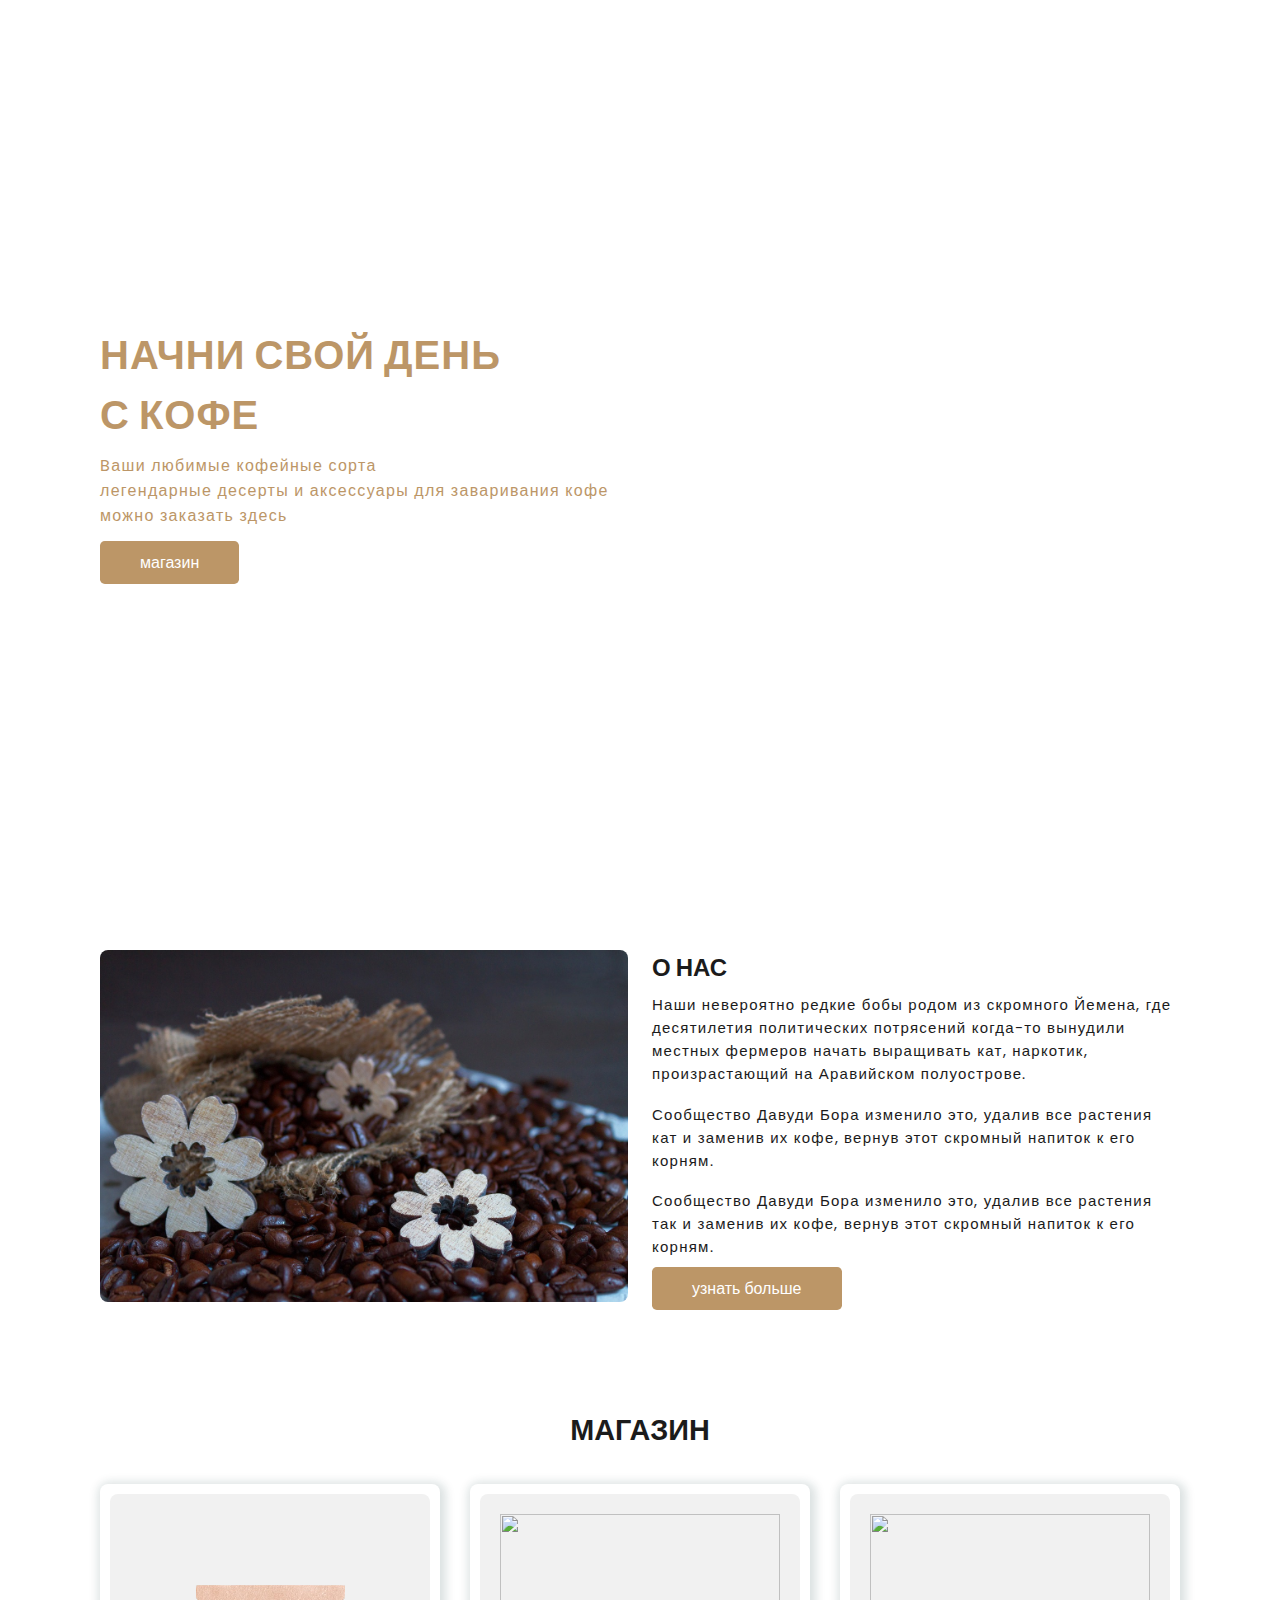
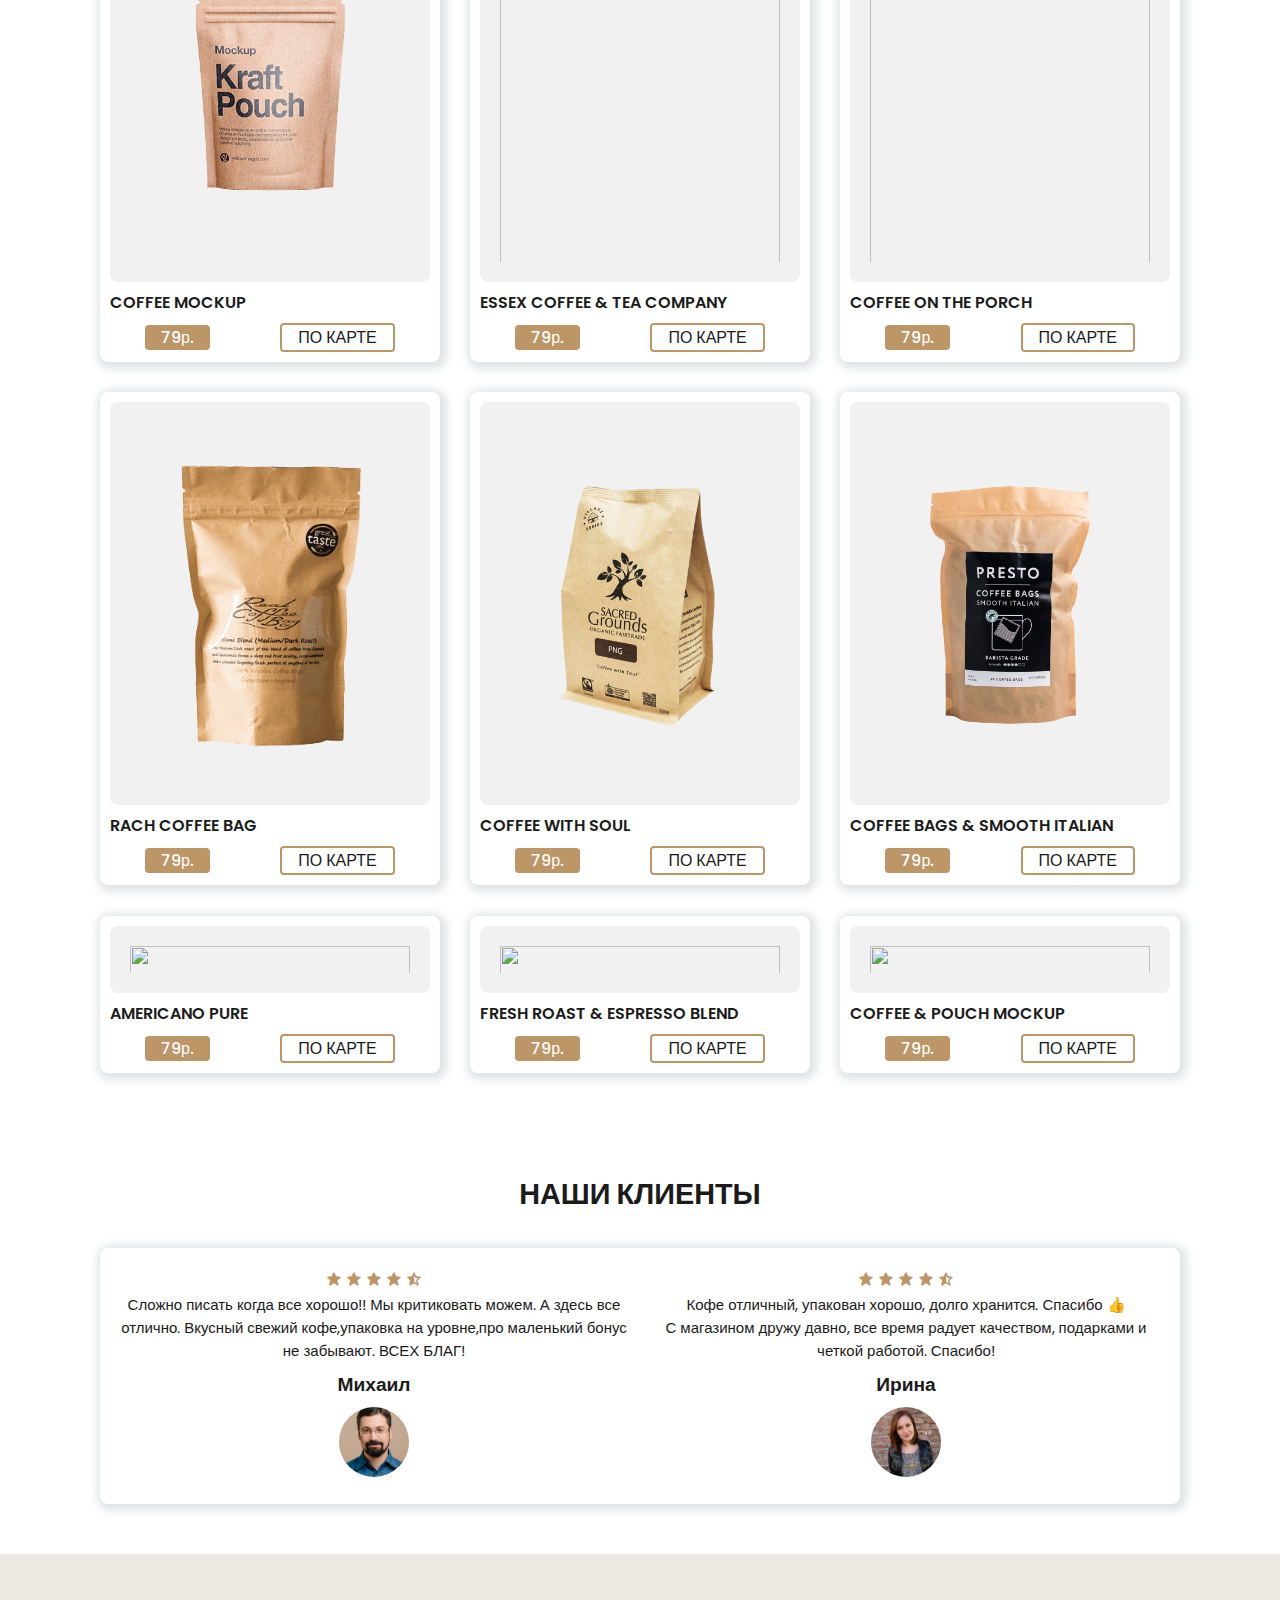
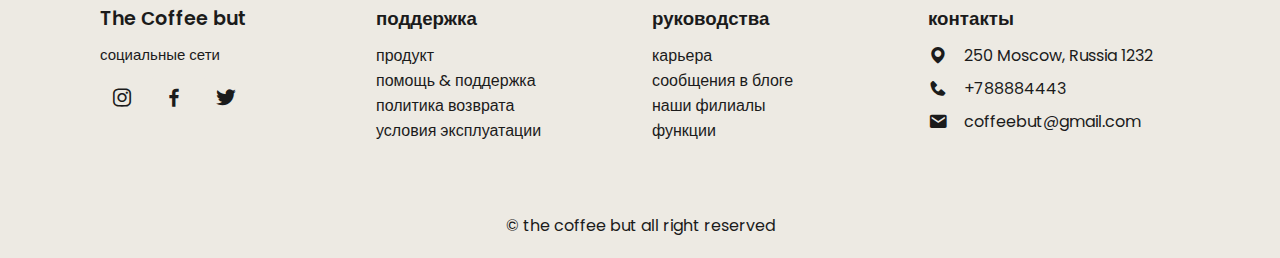
==== commit dbb31824: "Update index.html" ====
--- a/index.html
+++ b/index.html
@@ -205,7 +205,7 @@
             <div class="contact">
                <span><i class='bx bxs-map' ></i>250 Moscow, Russia 1232</span>
                <span><i class='bx bxs-phone' ></i>+788884443</span>
-               <span><i class='bx bxs-envelope' ></i>coffeshop@gmail.com</span>
+               <span><i class='bx bxs-envelope' ></i>coffeebut@gmail.com</span>
             </div>
          </div>
         </section>
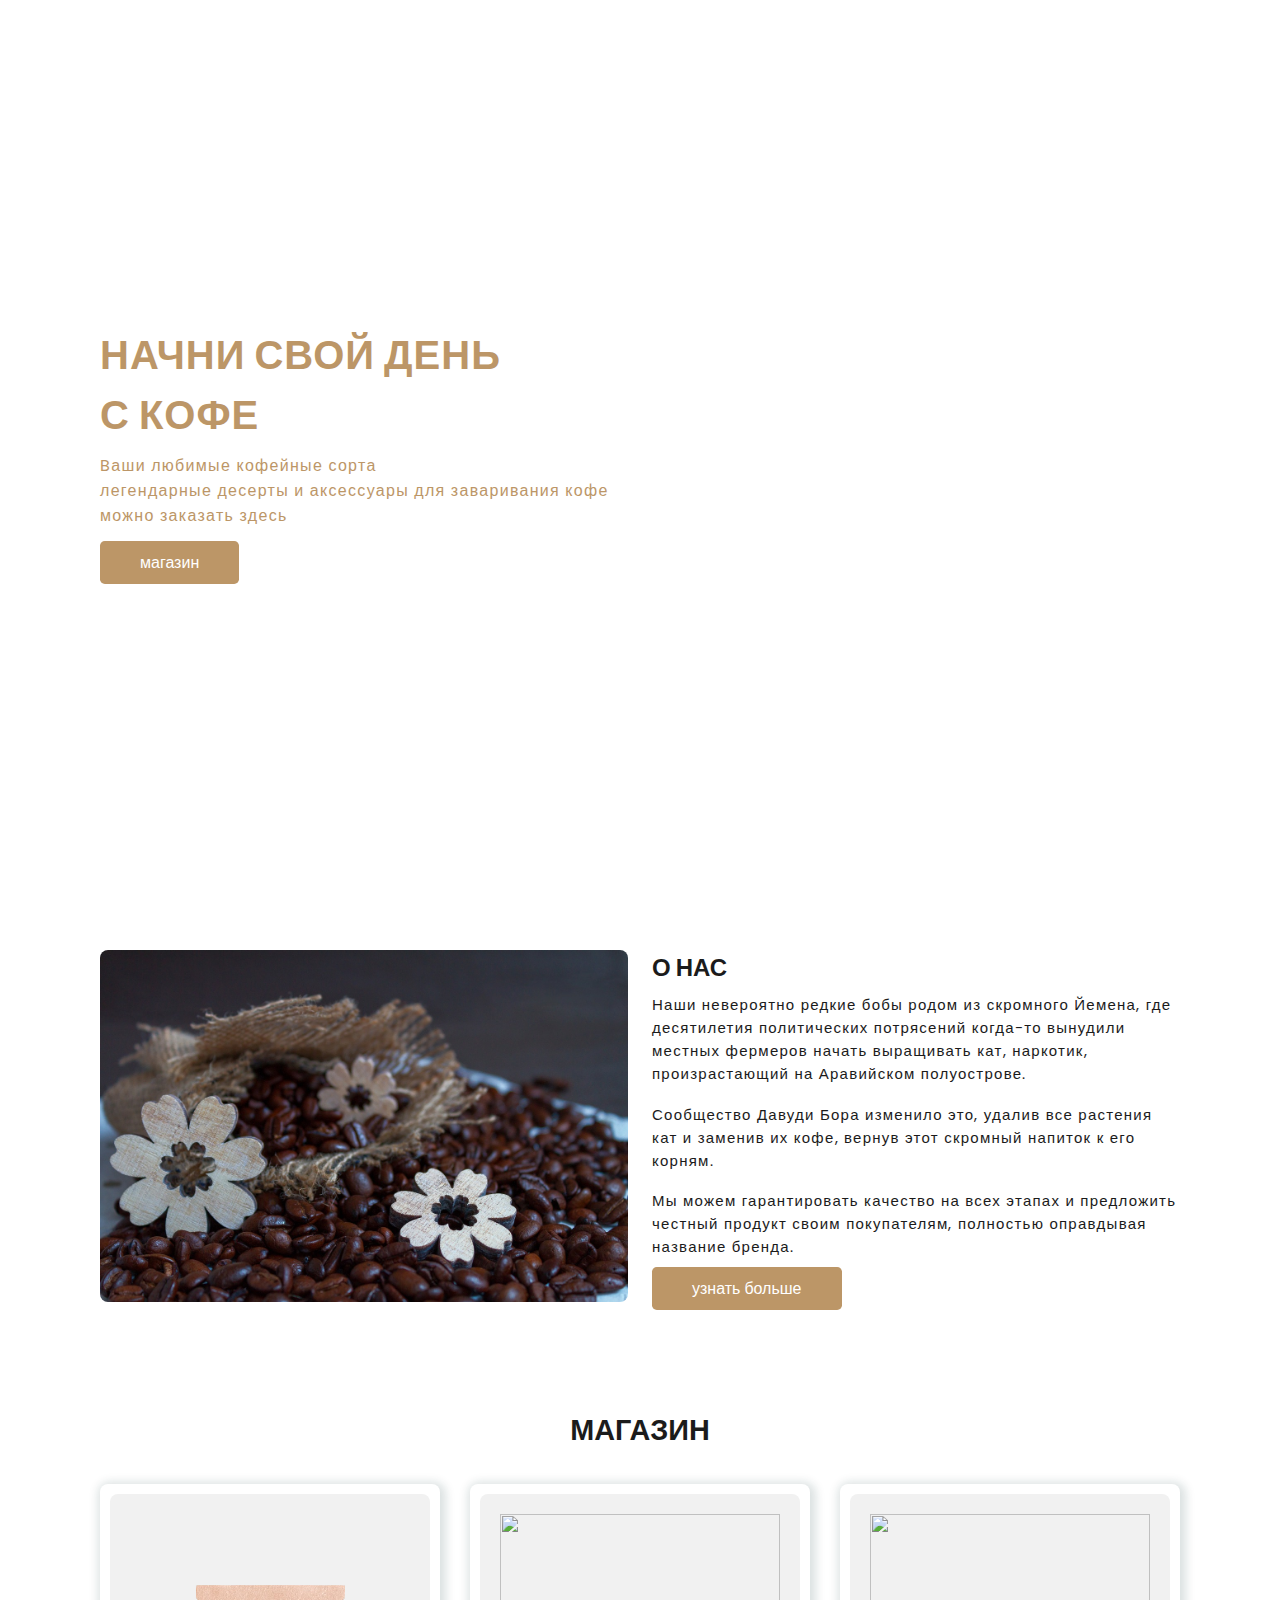
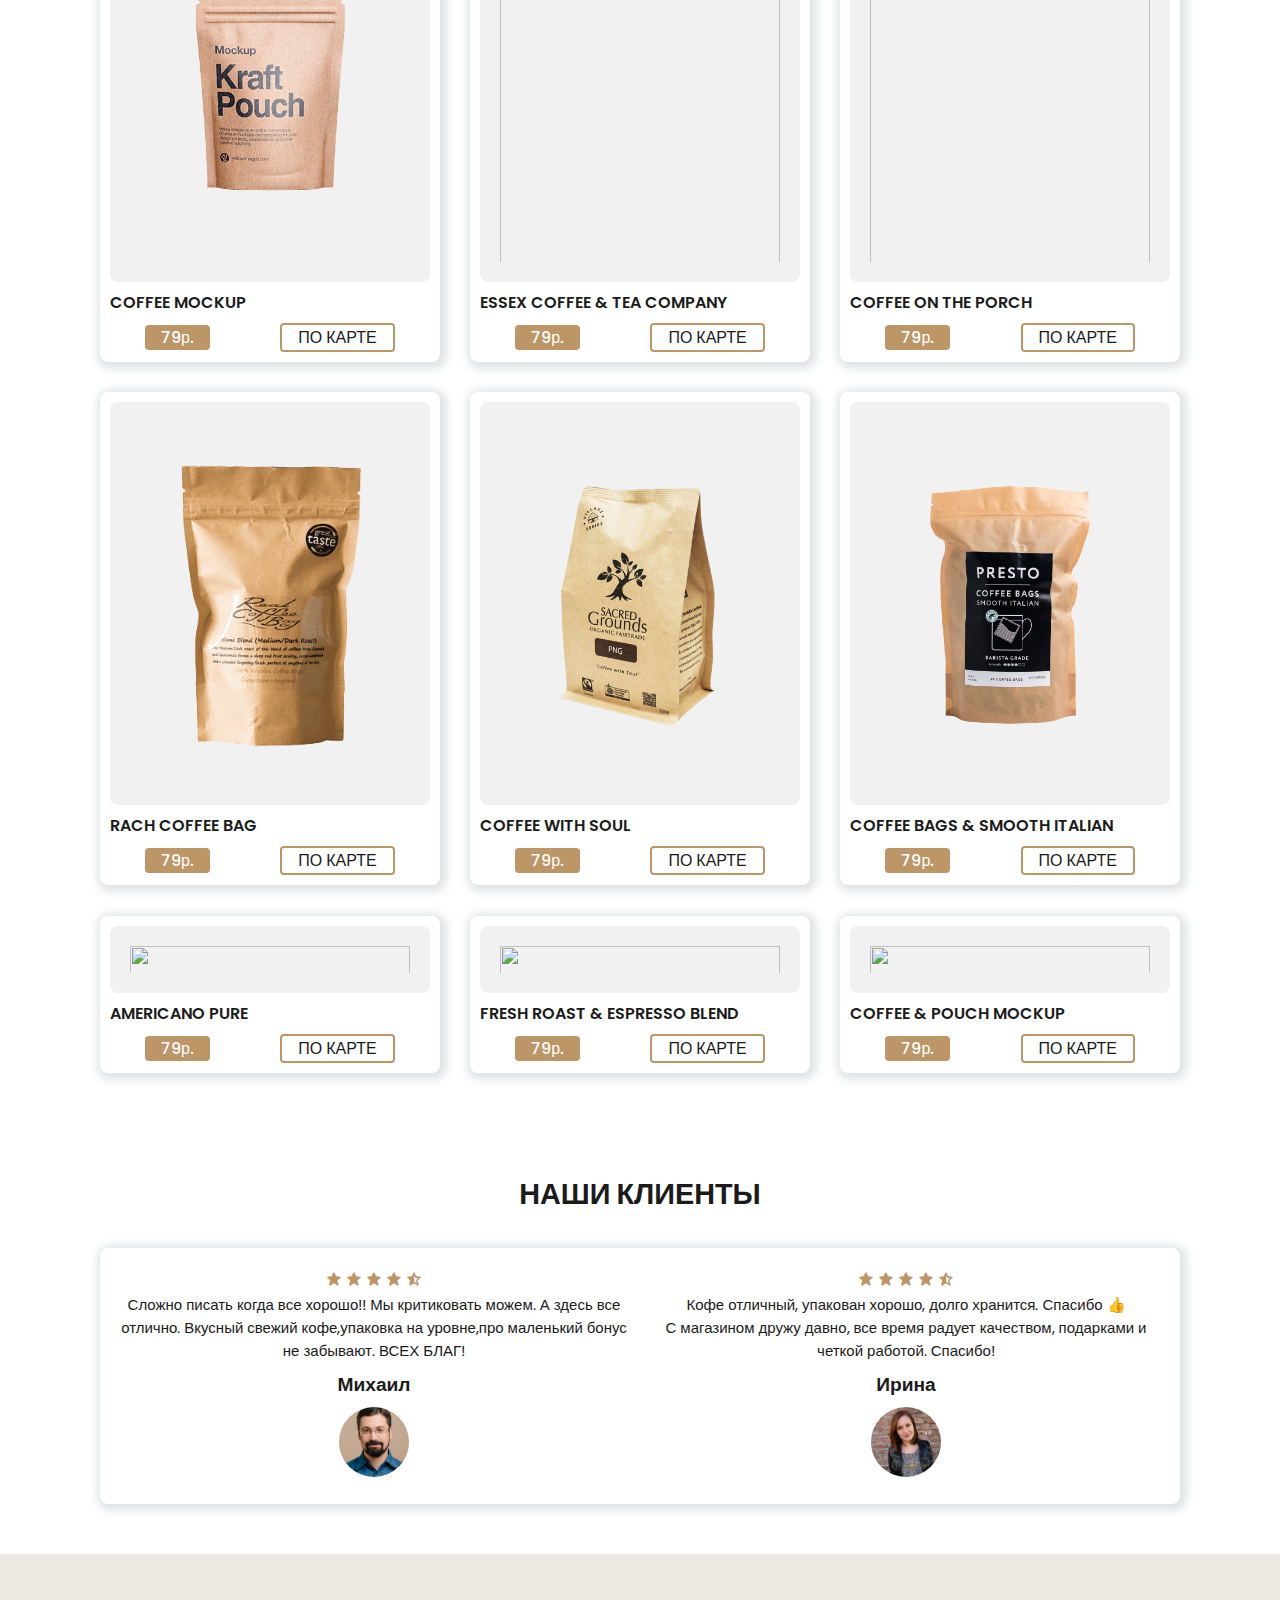
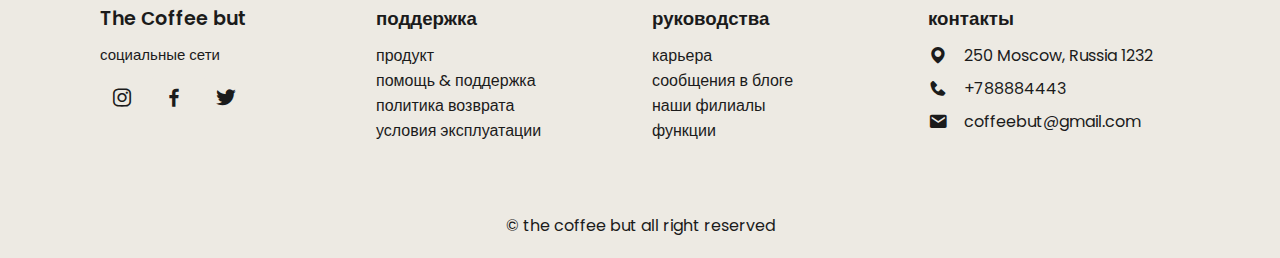
==== commit ef88a5e3: "Update index.html" ====
--- a/index.html
+++ b/index.html
@@ -58,9 +58,9 @@
               <p>Сообщество Давуди Бора изменило это, удалив все растения
                кат и заменив их кофе, вернув этот скромный напиток к его
                корням.</p>
-              <p>Сообщество Давуди Бора изменило это, удалив все растения
-               так и заменив их кофе, вернув этот скромный напиток к его
-               корням.</p>
+              <p>Мы можем гарантировать качество на всех этапах
+                 и предложить честный продукт своим покупателям,
+                 полностью оправдывая название бренда.</p>
               <a href="#" class="bth"> узнать больше </a>
             </div> 
             
